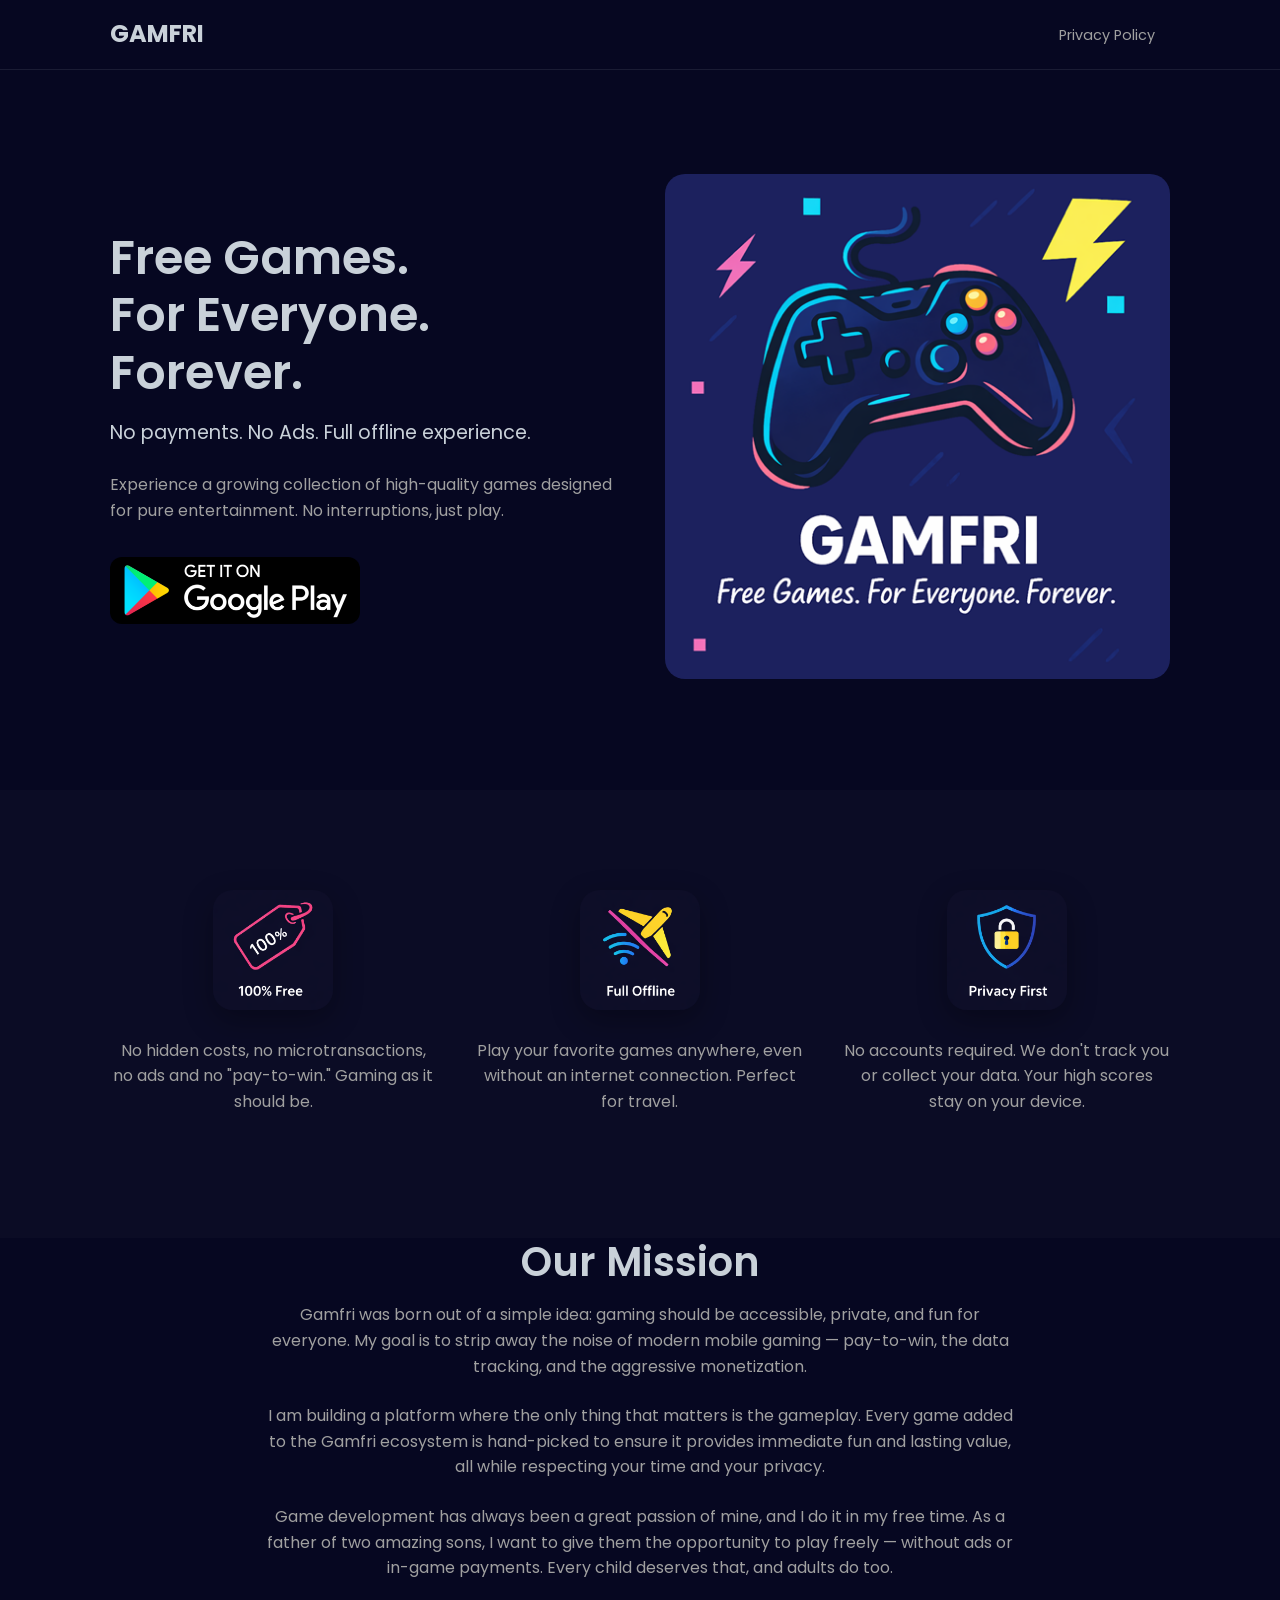
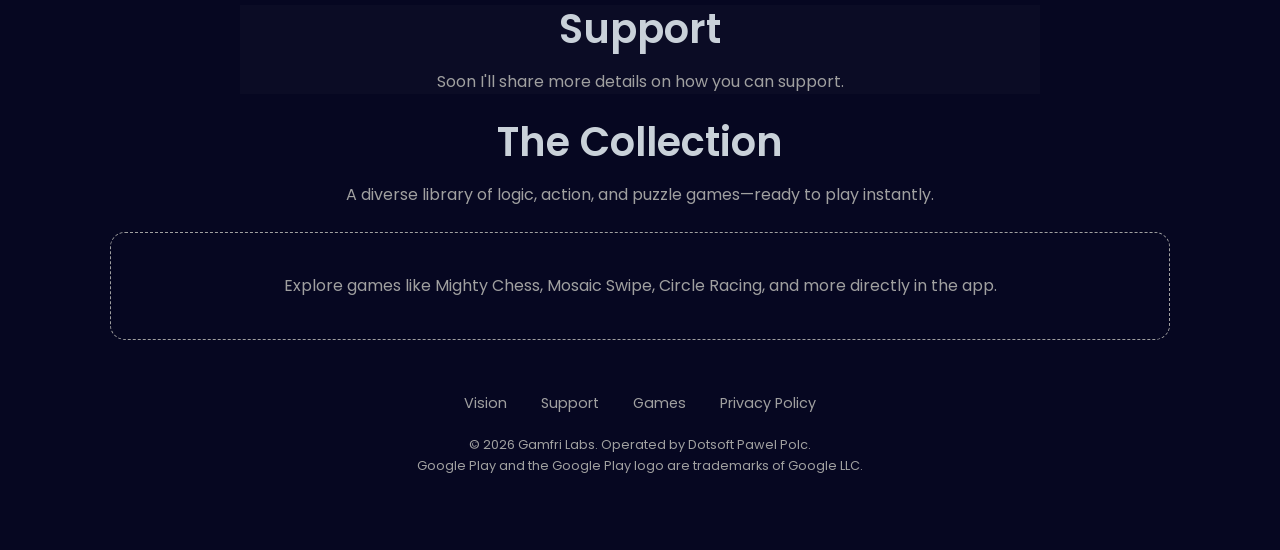
==== index.html @ e1964bc0 "gamdri - minor updates to text and styles" ====
<!DOCTYPE html>
<html lang="en">
<head>
    <meta charset="UTF-8">
    <meta name="viewport" content="width=device-width, initial-scale=1.0">
    <title>Gamfri | Free Games. For Everyone. Forever.</title>
    
    <link rel="icon" type="image/x-icon" href="assets/favicon.ico">
    
    <link rel="stylesheet" href="style.css">
    <style>
        /* Specific styles for the new icon elements */
        .feature-icon {
            width: 120px;
            height: auto;
            border-radius: 20px; /* Matches the hero image */
            margin-bottom: 20px;
            box-shadow: 0 10px 30px rgba(0,0,0,0.3);
        }
        .play-badge {
            width: 250px; 
            margin-top: 10px;
            border-radius: 12px; /* Softened corners for the badge */
            transition: transform 0.3s ease;
        }
        .play-badge:hover {
            transform: scale(1.05);
        }
    </style>
</head>
<body>

    <header>
        <div class="container nav-content">
            <div class="logo">GAMFRI</div>
            <nav class="footer-links" style="margin-bottom: 0;">
                <a href="privacy-policy.html">Privacy Policy</a>
            </nav>
        </div>
    </header>

    <section class="container hero">
        <div class="hero-content">
            <h1>Free Games.<br>For Everyone. Forever.</h1>
            <p style="font-size: 1.2rem; color: var(--text-primary);">
                No payments. No Ads. Full offline experience.
            </p>
            <p>
                Experience a growing collection of high-quality games designed for pure entertainment. No interruptions, just play.
            </p>
            
            <a href="#" target="_blank">
                <img src="assets/google-play-badge.png" alt="Get it on Google Play" class="play-badge">
            </a>
        </div>
        
        <div class="hero-image">
            <img src="assets/gamfri-poster01-512.png" alt="Gamfri Games Collection">
        </div>
    </section>

    <section style="background-color: rgba(255,255,255,0.02);">
        <div class="container" style="display: grid; grid-template-columns: repeat(auto-fit, minmax(250px, 1fr)); gap: 40px; text-align: center;">
            <div>
                <img src="assets/gamfri-free-icon-450.png" alt="100% Free" class="feature-icon">
                <p>No hidden costs, no microtransactions, no ads and no "pay-to-win." Gaming as it should be.</p>
            </div>
            <div>
                <img src="assets/gamfri-offline-icon-450.png" alt="Full Offline" class="feature-icon">
                <p>Play your favorite games anywhere, even without an internet connection. Perfect for travel.</p>
            </div>
            <div>
                <img src="assets/gamfri-private-icon-450.png" alt="Privacy First" class="feature-icon">
                <p>No accounts required. We don't track you or collect your data. Your high scores stay on your device.</p>
            </div>
        </div>
    </section>

    <section id="vision" class="container" style="max-width: 800px; text-align: center;">
        <h2>Our Mission</h2>
        <p>
            Gamfri was born out of a simple idea: gaming should be accessible, private, and fun for everyone. My goal is to strip away the noise of modern mobile gaming — pay-to-win, the data tracking, and the aggressive monetization.
        </p>
        <p>
            I am building a platform where the only thing that matters is the gameplay. Every game added to the Gamfri ecosystem is hand-picked to ensure it provides immediate fun and lasting value, all while respecting your time and your privacy.
        </p>
        <p>
            Game development has always been a great passion of mine, and I do it in my free time. As a father of two amazing sons, I want to give them the opportunity to play freely — without ads or in-game payments. Every child deserves that, and adults do too.
        </p>
    </section>

    <section id="support" class="container" style="max-width: 800px; text-align: center; background-color: rgba(255,255,255,0.02);">
        <h2>Support</h2>
        <p>
            Soon I'll share more details on how you can support.
        </p>
    </section>

    <section id="games" class="container" style="text-align: center;">
        <h2>The Collection</h2>
        <p>A diverse library of logic, action, and puzzle games—ready to play instantly.</p>
        <div style="border: 1px dashed var(--text-secondary); padding: 40px; border-radius: 15px; color: var(--text-secondary);">
            Explore games like Mighty Chess, Mosaic Swipe, Circle Racing, and more directly in the app.
        </div>
    </section>

    <footer>
        <div class="container">
            <div class="footer-links">
                <a href="#vision">Vision</a>
                <a href="#support">Support</a>
                <a href="#games">Games</a>
                <a href="privacy-policy.html">Privacy Policy</a>
            </div>
            <p style="font-size: 0.8rem;">
                &copy; 2026 Gamfri Labs. Operated by Dotsoft Pawel Polc.<br>
                Google Play and the Google Play logo are trademarks of Google LLC.
            </p>
        </div>
    </footer>

</body>
</html>
---- style.css ----
/* Import Poppins Font */
@import url('https://fonts.googleapis.com/css2?family=Poppins:wght@300;400;600;700&display=swap');

:root {
    /* Colors from your React Theme */
    --bg-default: #060721;
    --text-primary: #c9d1d9;
    --text-secondary: #a0a0a0;
    --primary-main: #3f51b5;
    --secondary-main: #f50057;
    
    /* Spacing and Borders */
    --container-width: 1100px;
    --transition: all 0.3s ease;
}

* {
    margin: 0;
    padding: 0;
    box-sizing: border-box;
}

body {
    background-color: var(--bg-default);
    color: var(--text-primary);
    font-family: 'Poppins', sans-serif;
    line-height: 1.6;
    overflow-x: hidden;
}

/* Typography matching your MUI Typography settings */
h1, h2, h3, h4, h5 {
    font-weight: 600;
    line-height: 1.2;
    margin-bottom: 1rem;
}

h1 { font-size: 3rem; }
h2 { font-size: 2.5rem; }
h4 { margin-bottom: 1.5rem; } /* Matches your h4: {marginBottom: '1rem'} */

p {
    color: var(--text-secondary);
    margin-bottom: 1.5rem;
}

a {
    text-decoration: none;
    color: inherit;
    transition: var(--transition);
}

/* Layout Containers */
.container {
    max-width: var(--container-width);
    margin: 0 auto;
    padding: 0 20px;
}

section {
    padding: 100px 0;
}

/* MUI-style Sticky AppBar */
header {
    background-color: var(--bg-default);
    height: 70px;
    display: flex;
    align-items: center;
    position: sticky;
    top: 0;
    z-index: 1000;
    border-bottom: 1px solid rgba(201, 209, 217, 0.1);
}

.nav-content {
    display: flex;
    justify-content: space-between;
    align-items: center;
    width: 100%;
}

.logo {
    font-weight: 700;
    font-size: 1.5rem;
    color: var(--text-primary);
}

/* Buttons translated from MuiButton settings */
.btn {
    display: inline-block;
    padding: 12px 32px;
    border-radius: 8px;
    font-weight: 600;
    text-transform: none; /* Matches your button: {textTransform: 'none'} */
    cursor: pointer;
    border: none;
    transition: var(--transition);
}

.btn-primary {
    background-color: var(--secondary-main); /* Using pink for CTA visibility */
    color: white;
}

.btn-primary:hover {
    filter: brightness(1.2);
    transform: translateY(-2px);
}

/* Hero Section Styles */
.hero {
    display: flex;
    align-items: center;
    justify-content: space-between;
    gap: 50px;
    min-height: 80vh;
}

.hero-content { flex: 1; }
.hero-image { flex: 1; text-align: right; }

.hero-image img {
    max-width: 100%;
    height: auto;
    border-radius: 20px;
}

/* Responsive adjustments */
@media (max-width: 768px) {
    .hero {
        flex-direction: column;
        text-align: center;
        padding-top: 50px;
    }
    .hero-image { text-align: center; }
    h1 { font-size: 2.2rem; }
}

/* Footer Styles */
footer {
    padding: 50px 0;
    text-align: center;
}

.footer-links {
    margin-bottom: 20px;
}

.footer-links a {
    margin: 0 15px;
    font-size: 0.9rem;
    color: var(--text-secondary);
}

.footer-links a:hover {
    color: var(--text-primary);
}
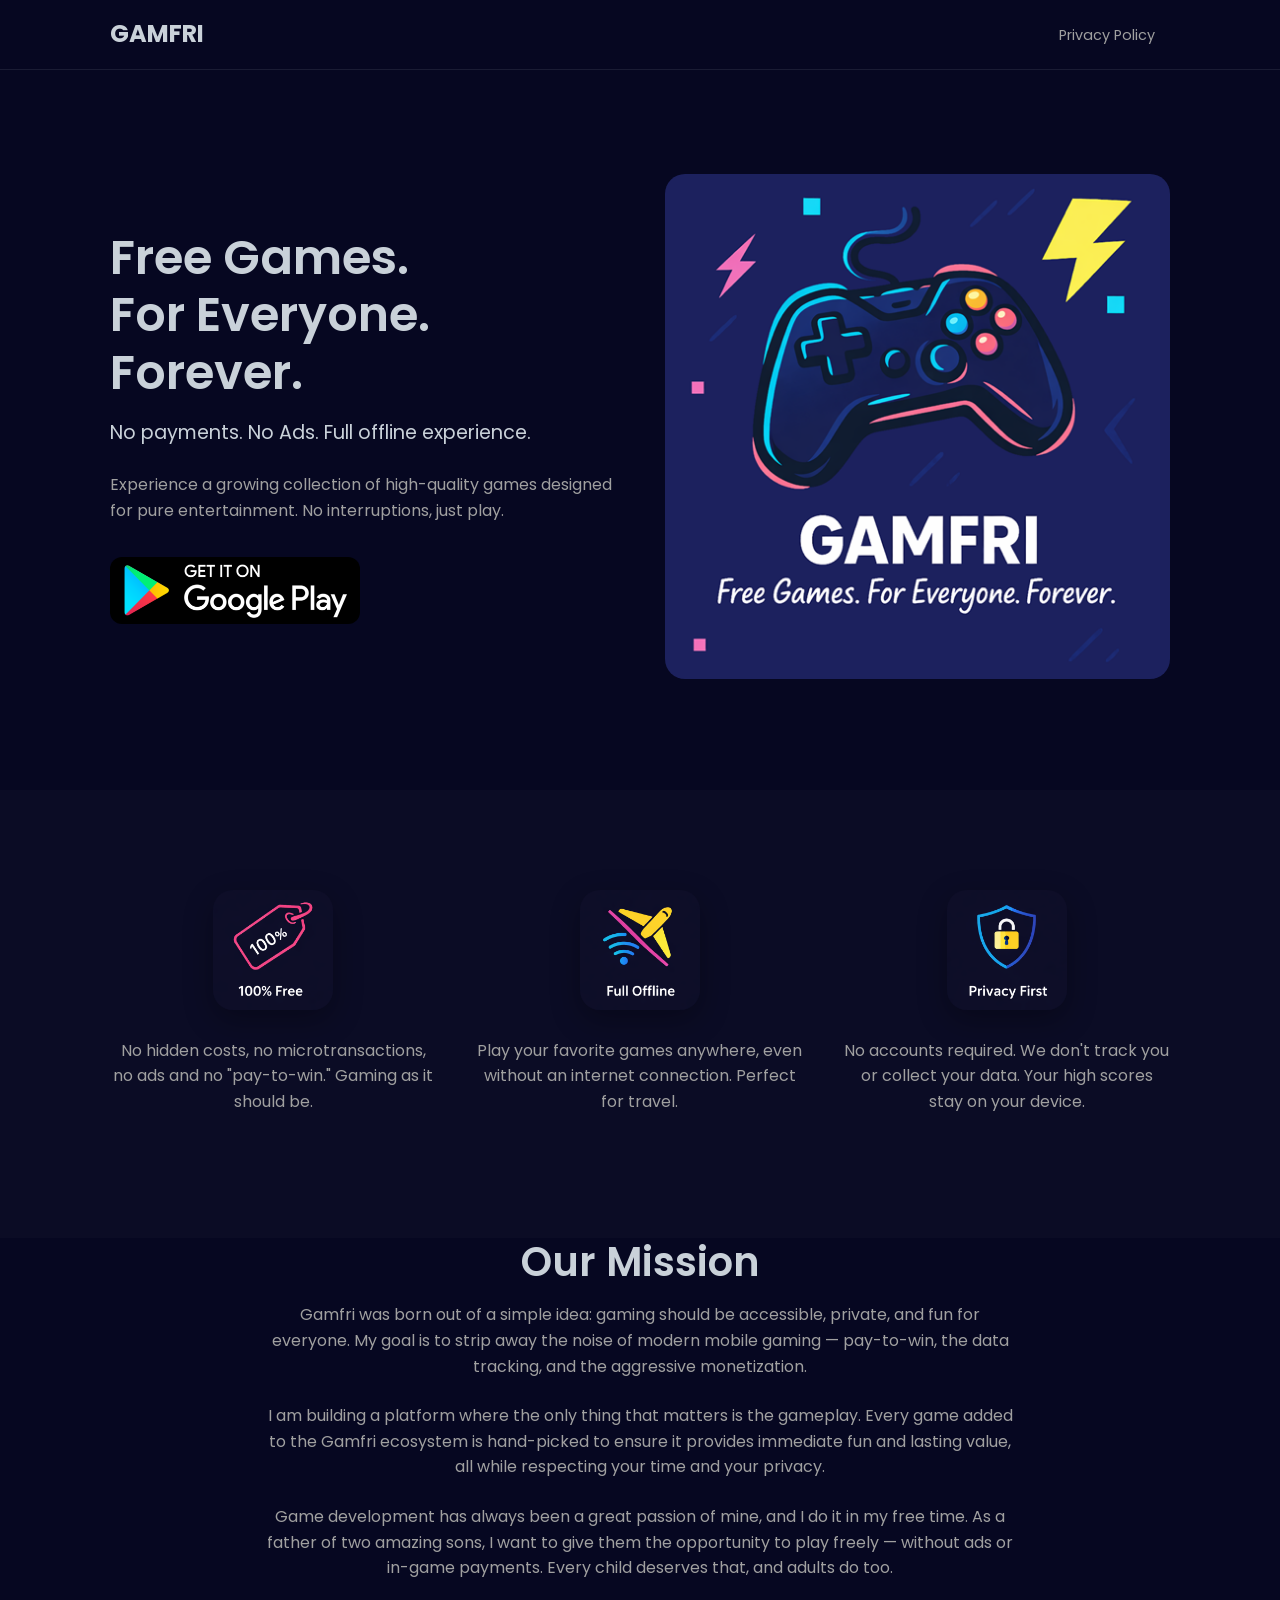
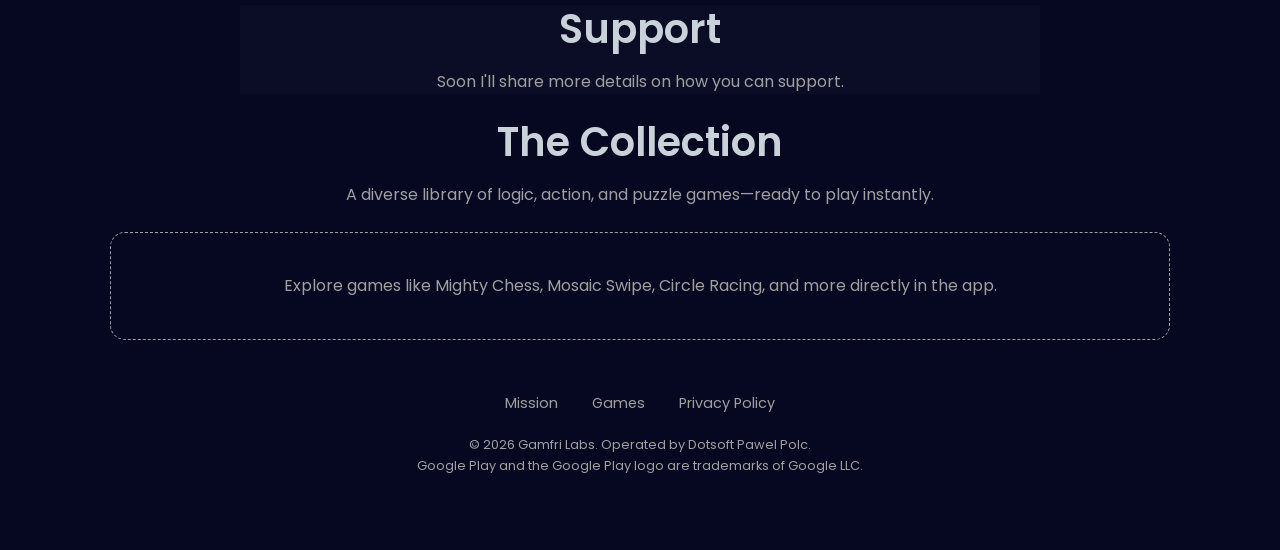
==== commit d66afe1e: "gamfri - minor updates to navigation" ====
--- a/index.html
+++ b/index.html
@@ -76,7 +76,7 @@
         </div>
     </section>
 
-    <section id="vision" class="container" style="max-width: 800px; text-align: center;">
+    <section id="mission" class="container" style="max-width: 800px; text-align: center;">
         <h2>Our Mission</h2>
         <p>
             Gamfri was born out of a simple idea: gaming should be accessible, private, and fun for everyone. My goal is to strip away the noise of modern mobile gaming — pay-to-win, the data tracking, and the aggressive monetization.
@@ -107,8 +107,7 @@
     <footer>
         <div class="container">
             <div class="footer-links">
-                <a href="#vision">Vision</a>
-                <a href="#support">Support</a>
+                <a href="#mission">Mission</a>
                 <a href="#games">Games</a>
                 <a href="privacy-policy.html">Privacy Policy</a>
             </div>
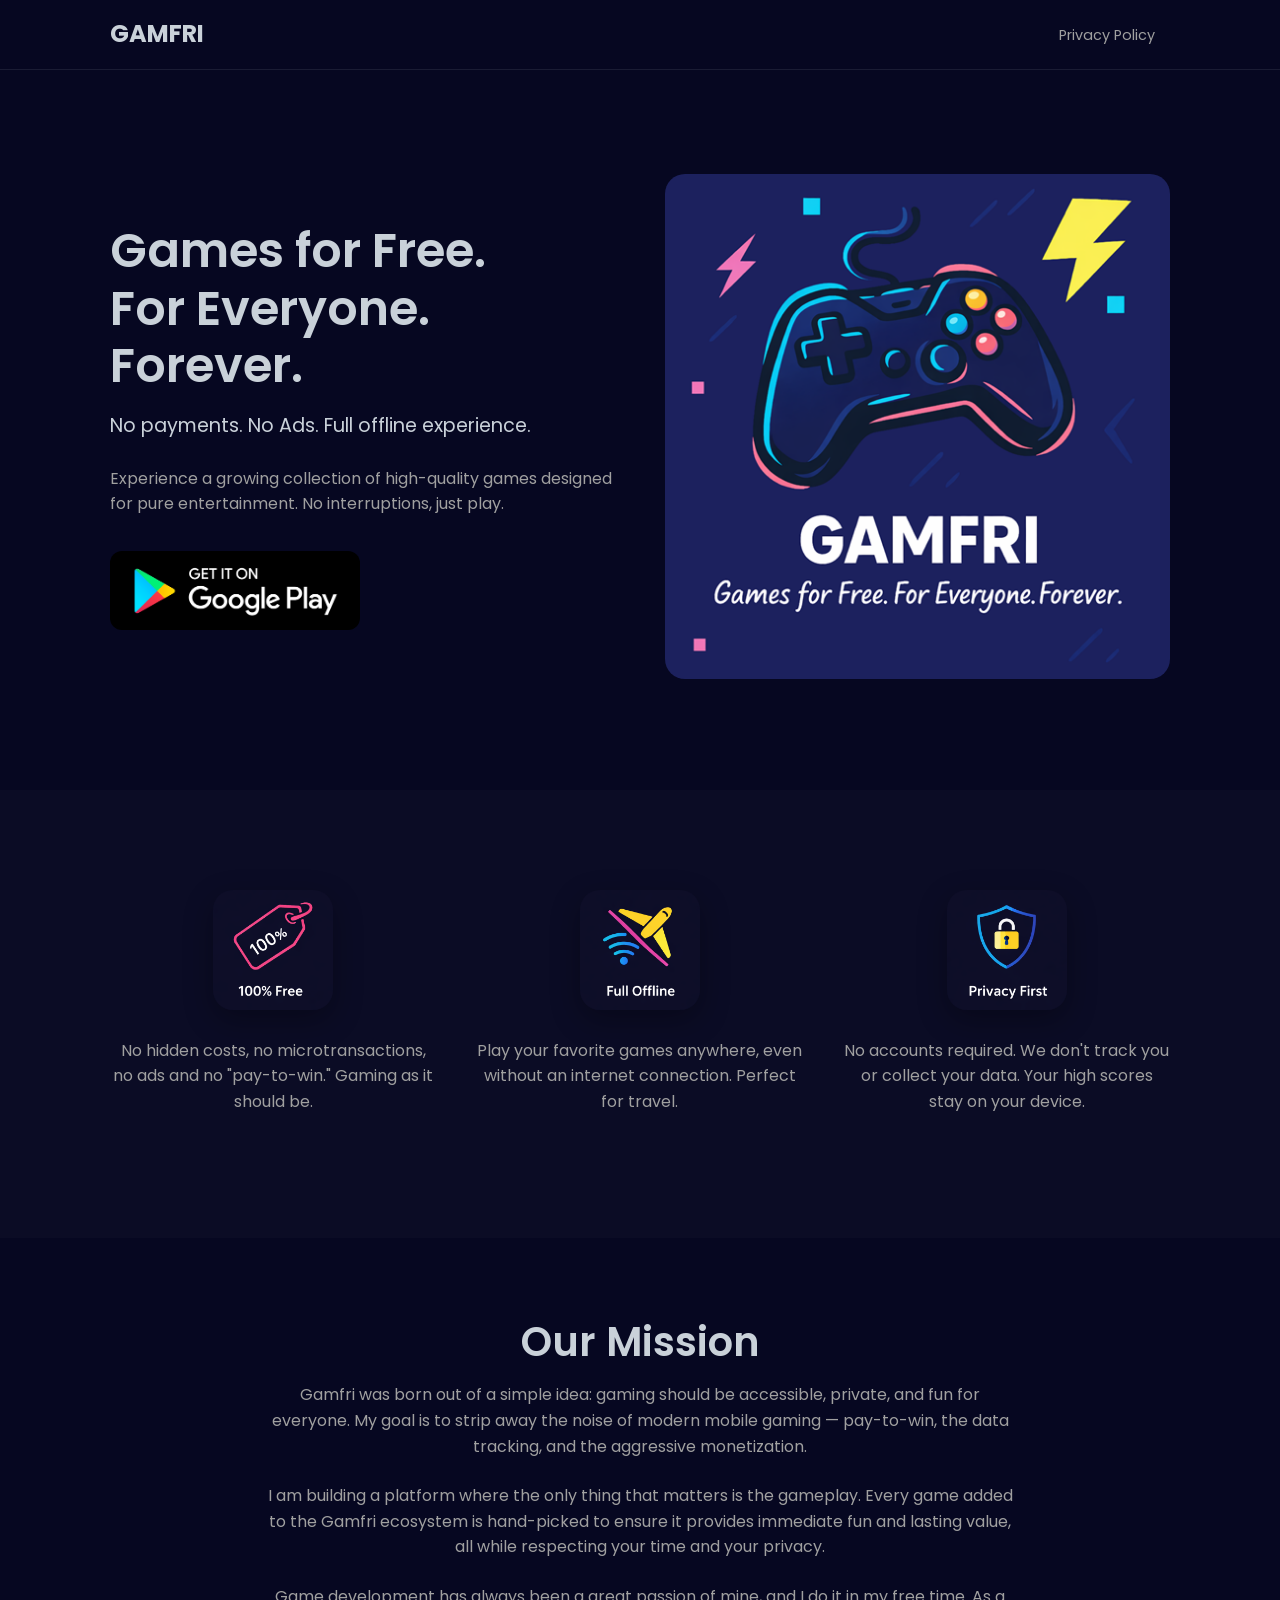
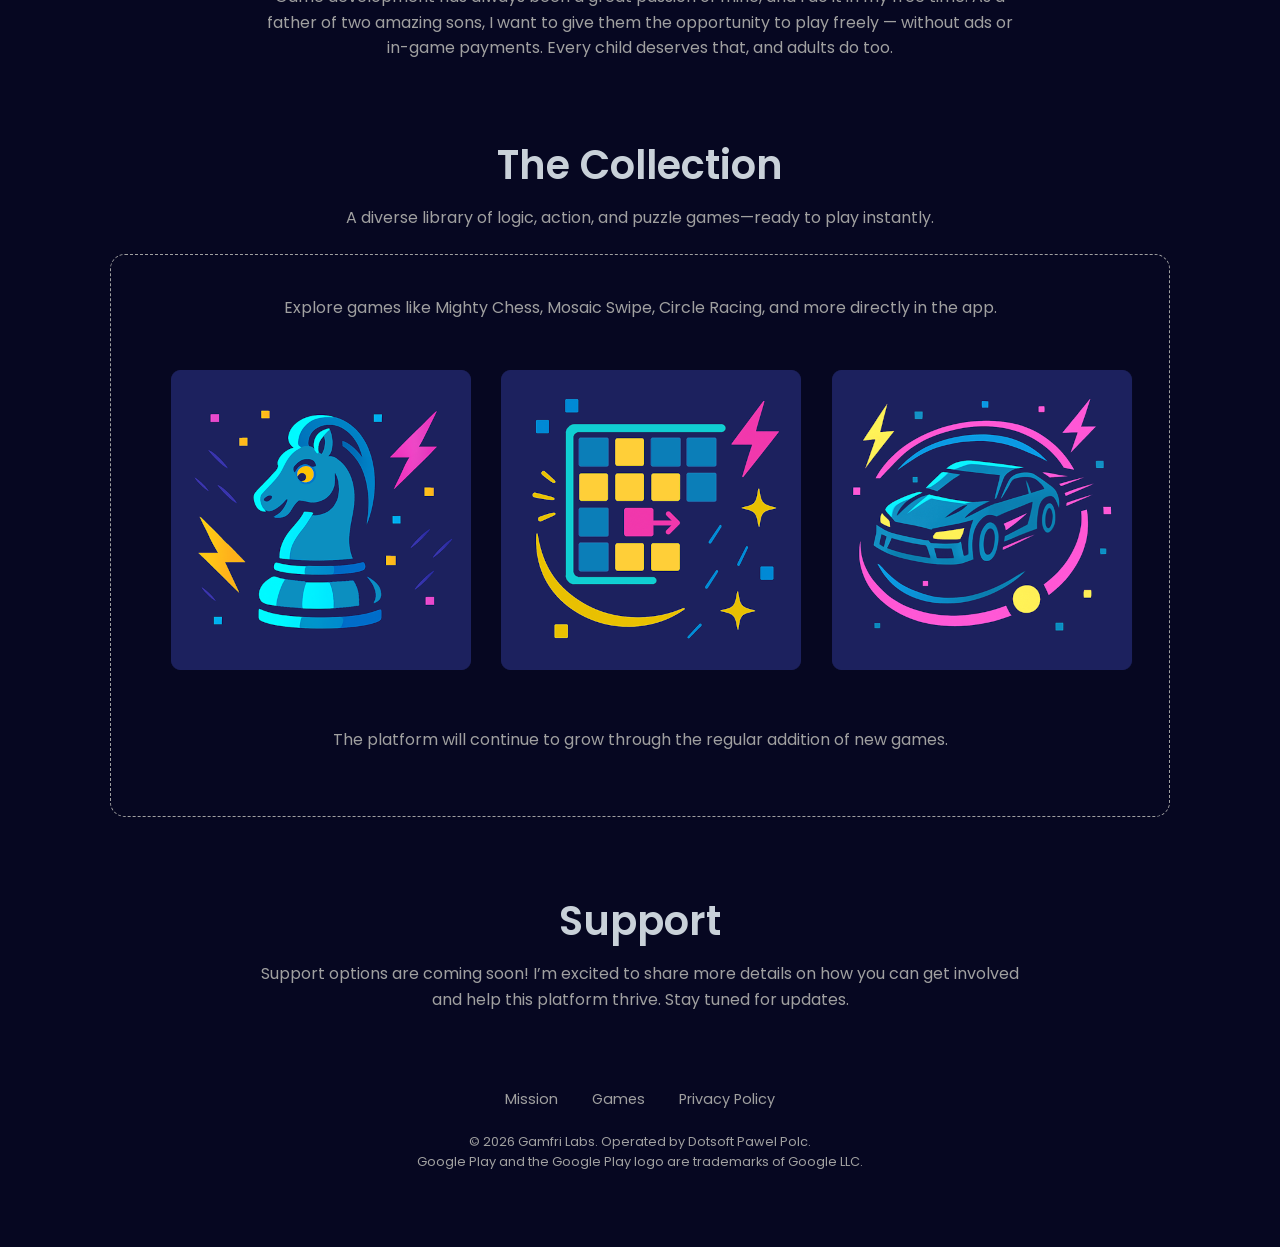
==== commit 81449dcd: "gamfri - main image update, games icons added, removed test file" ====
--- a/index.html
+++ b/index.html
@@ -41,7 +41,7 @@
 
     <section class="container hero">
         <div class="hero-content">
-            <h1>Free Games.<br>For Everyone. Forever.</h1>
+            <h1>Games for Free.<br>For Everyone. Forever.</h1>
             <p style="font-size: 1.2rem; color: var(--text-primary);">
                 No payments. No Ads. Full offline experience.
             </p>
@@ -76,7 +76,7 @@
         </div>
     </section>
 
-    <section id="mission" class="container" style="max-width: 800px; text-align: center;">
+    <section id="mission" class="container" style="max-width: 800px; text-align: center; margin-top: 80px;">
         <h2>Our Mission</h2>
         <p>
             Gamfri was born out of a simple idea: gaming should be accessible, private, and fun for everyone. My goal is to strip away the noise of modern mobile gaming — pay-to-win, the data tracking, and the aggressive monetization.
@@ -89,19 +89,23 @@
         </p>
     </section>
 
-    <section id="support" class="container" style="max-width: 800px; text-align: center; background-color: rgba(255,255,255,0.02);">
-        <h2>Support</h2>
-        <p>
-            Soon I'll share more details on how you can support.
-        </p>
-    </section>
-
-    <section id="games" class="container" style="text-align: center;">
+    <section id="games" class="container" style="text-align: center; margin-top: 80px;">
         <h2>The Collection</h2>
         <p>A diverse library of logic, action, and puzzle games—ready to play instantly.</p>
         <div style="border: 1px dashed var(--text-secondary); padding: 40px; border-radius: 15px; color: var(--text-secondary);">
-            Explore games like Mighty Chess, Mosaic Swipe, Circle Racing, and more directly in the app.
+            <p>Explore games like Mighty Chess, Mosaic Swipe, Circle Racing, and more directly in the app.</p>
+            <p>
+                <img src="assets/gamfri-game-logos-1000.png" alt="Games" style="width: auto; height: auto;">
+            </p>
+            <p>The platform will continue to grow through the regular addition of new games.</p>
         </div>
+    </section>
+
+    <section id="support" class="container" style="max-width: 800px; text-align: center; margin-top: 80px;">
+        <h2>Support</h2>
+        <p>
+            Support options are coming soon! I’m excited to share more details on how you can get involved and help this platform thrive. Stay tuned for updates.
+        </p>
     </section>
 
     <footer>
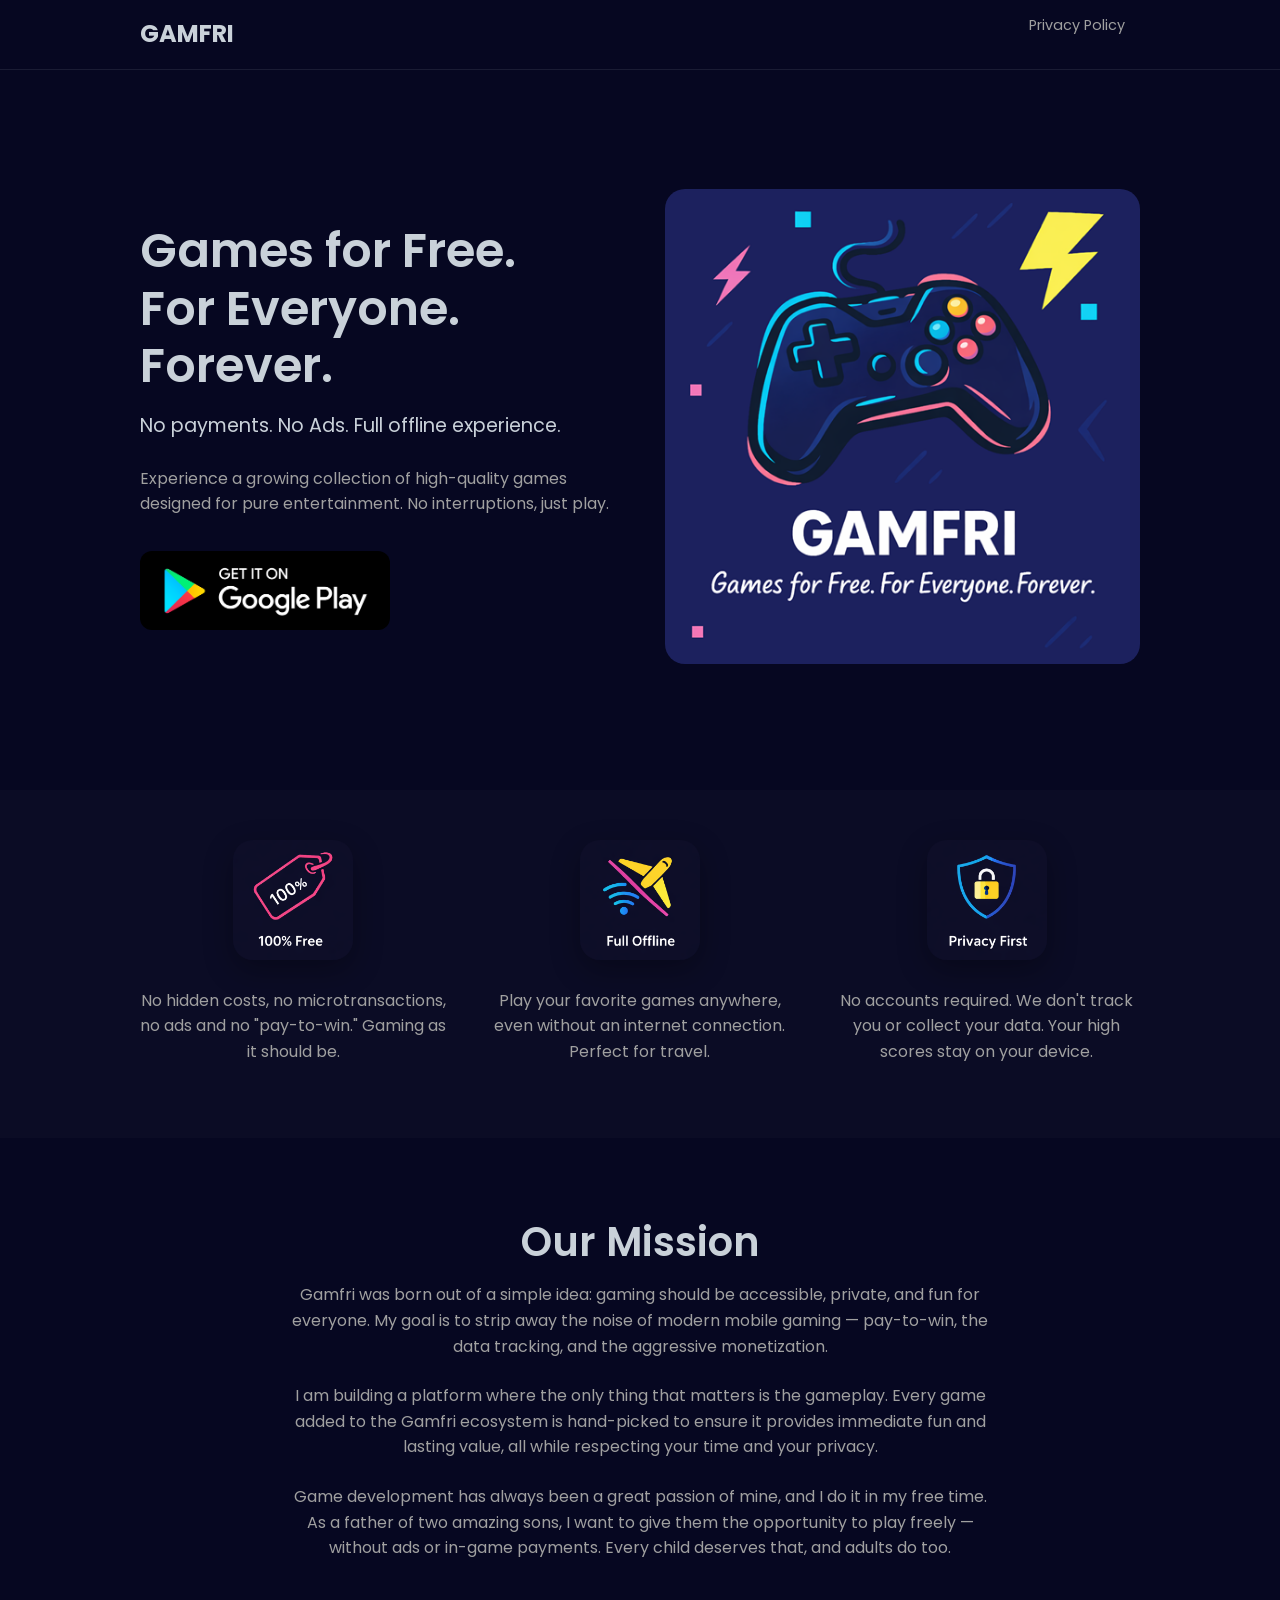
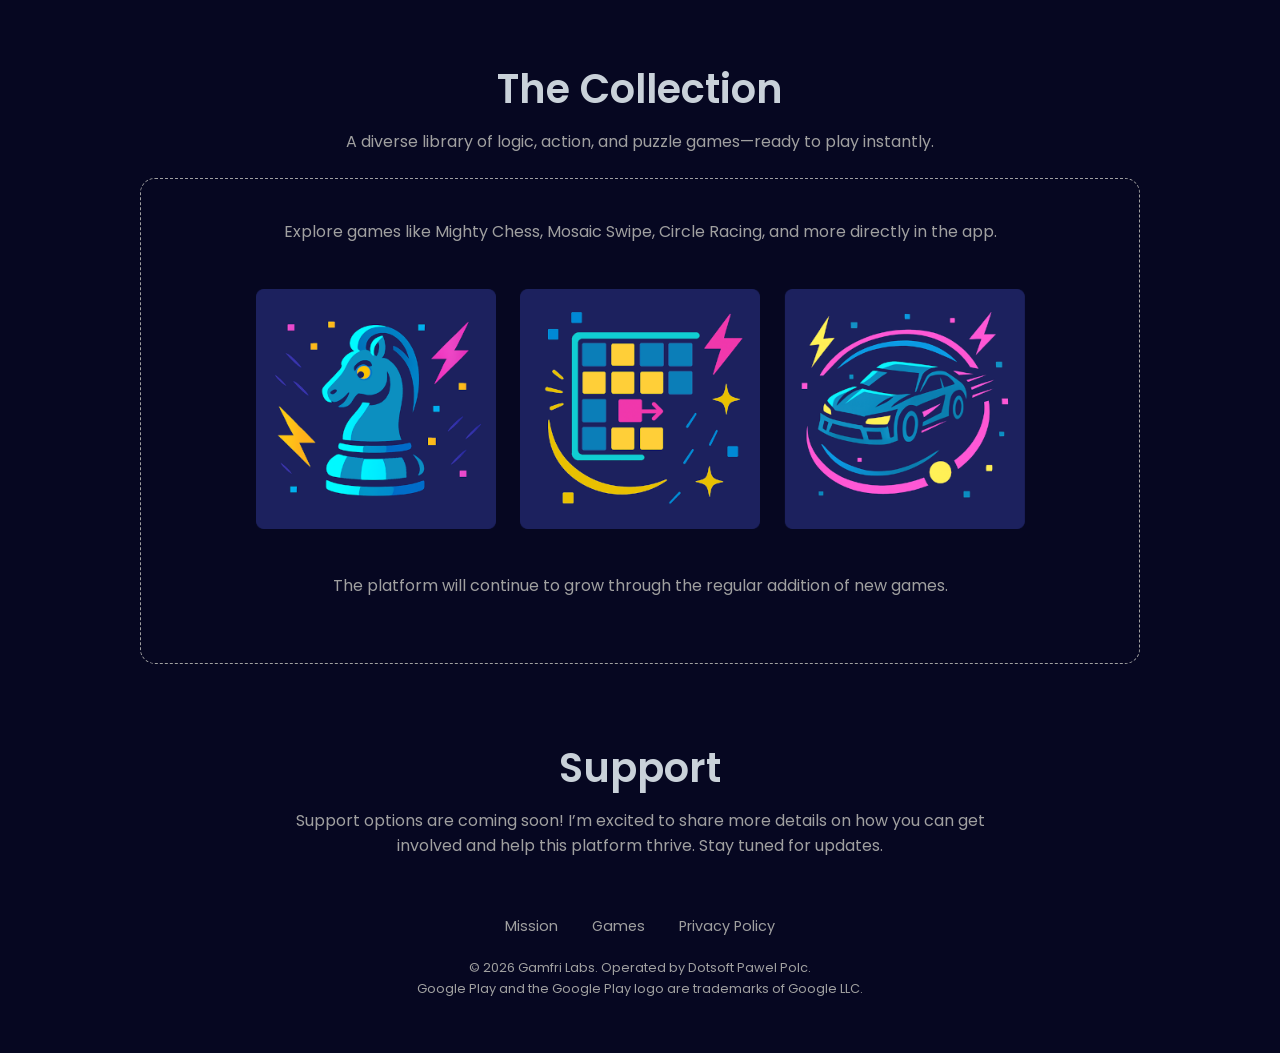
==== commit bbe8d5b6: "gamfri - updates to styles and spacing" ====
--- a/index.html
+++ b/index.html
@@ -6,34 +6,14 @@
     <title>Gamfri | Free Games. For Everyone. Forever.</title>
     
     <link rel="icon" type="image/x-icon" href="assets/favicon.ico">
-    
     <link rel="stylesheet" href="style.css">
-    <style>
-        /* Specific styles for the new icon elements */
-        .feature-icon {
-            width: 120px;
-            height: auto;
-            border-radius: 20px; /* Matches the hero image */
-            margin-bottom: 20px;
-            box-shadow: 0 10px 30px rgba(0,0,0,0.3);
-        }
-        .play-badge {
-            width: 250px; 
-            margin-top: 10px;
-            border-radius: 12px; /* Softened corners for the badge */
-            transition: transform 0.3s ease;
-        }
-        .play-badge:hover {
-            transform: scale(1.05);
-        }
-    </style>
 </head>
 <body>
 
     <header>
         <div class="container nav-content">
             <div class="logo">GAMFRI</div>
-            <nav class="footer-links" style="margin-bottom: 0;">
+            <nav class="footer-links nav-reset">
                 <a href="privacy-policy.html">Privacy Policy</a>
             </nav>
         </div>
@@ -42,7 +22,7 @@
     <section class="container hero">
         <div class="hero-content">
             <h1>Games for Free.<br>For Everyone. Forever.</h1>
-            <p style="font-size: 1.2rem; color: var(--text-primary);">
+            <p class="hero-subtitle">
                 No payments. No Ads. Full offline experience.
             </p>
             <p>
@@ -59,8 +39,8 @@
         </div>
     </section>
 
-    <section style="background-color: rgba(255,255,255,0.02);">
-        <div class="container" style="display: grid; grid-template-columns: repeat(auto-fit, minmax(250px, 1fr)); gap: 40px; text-align: center;">
+    <section class="features-section">
+        <div class="container features-grid">
             <div>
                 <img src="assets/gamfri-free-icon-450.png" alt="100% Free" class="feature-icon">
                 <p>No hidden costs, no microtransactions, no ads and no "pay-to-win." Gaming as it should be.</p>
@@ -76,7 +56,7 @@
         </div>
     </section>
 
-    <section id="mission" class="container" style="max-width: 800px; text-align: center; margin-top: 80px;">
+    <section id="mission" class="container content-narrow text-center">
         <h2>Our Mission</h2>
         <p>
             Gamfri was born out of a simple idea: gaming should be accessible, private, and fun for everyone. My goal is to strip away the noise of modern mobile gaming — pay-to-win, the data tracking, and the aggressive monetization.
@@ -89,19 +69,19 @@
         </p>
     </section>
 
-    <section id="games" class="container" style="text-align: center; margin-top: 80px;">
+    <section id="games" class="container text-center">
         <h2>The Collection</h2>
         <p>A diverse library of logic, action, and puzzle games—ready to play instantly.</p>
-        <div style="border: 1px dashed var(--text-secondary); padding: 40px; border-radius: 15px; color: var(--text-secondary);">
+        <div class="games-showcase">
             <p>Explore games like Mighty Chess, Mosaic Swipe, Circle Racing, and more directly in the app.</p>
             <p>
-                <img src="assets/gamfri-game-logos-1000.png" alt="Games" style="width: auto; height: auto;">
+                <img src="assets/gamfri-game-logos-1000.png" alt="Games" class="games-showcase-img">
             </p>
             <p>The platform will continue to grow through the regular addition of new games.</p>
         </div>
     </section>
 
-    <section id="support" class="container" style="max-width: 800px; text-align: center; margin-top: 80px;">
+    <section id="support" class="container content-narrow text-center">
         <h2>Support</h2>
         <p>
             Support options are coming soon! I’m excited to share more details on how you can get involved and help this platform thrive. Stay tuned for updates.
@@ -115,7 +95,7 @@
                 <a href="#games">Games</a>
                 <a href="privacy-policy.html">Privacy Policy</a>
             </div>
-            <p style="font-size: 0.8rem;">
+            <p class="footer-copy">
                 &copy; 2026 Gamfri Labs. Operated by Dotsoft Pawel Polc.<br>
                 Google Play and the Google Play logo are trademarks of Google LLC.
             </p>
--- a/style.css
+++ b/style.css
@@ -2,7 +2,6 @@
 @import url('https://fonts.googleapis.com/css2?family=Poppins:wght@300;400;600;700&display=swap');
 
 :root {
-    /* Colors from your React Theme */
     --bg-default: #060721;
     --text-primary: #c9d1d9;
     --text-secondary: #a0a0a0;
@@ -28,7 +27,6 @@
     overflow-x: hidden;
 }
 
-/* Typography matching your MUI Typography settings */
 h1, h2, h3, h4, h5 {
     font-weight: 600;
     line-height: 1.2;
@@ -37,7 +35,7 @@
 
 h1 { font-size: 3rem; }
 h2 { font-size: 2.5rem; }
-h4 { margin-bottom: 1.5rem; } /* Matches your h4: {marginBottom: '1rem'} */
+h4 { margin-bottom: 1.5rem; }
 
 p {
     color: var(--text-secondary);
@@ -50,15 +48,42 @@
     transition: var(--transition);
 }
 
-/* Layout Containers */
+/* Layout & Spacing */
+section {
+    padding: 0;
+}
+
 .container {
     max-width: var(--container-width);
     margin: 0 auto;
-    padding: 0 20px;
-}
-
-section {
-    padding: 100px 0;
+    padding: 80px 50px 0;
+}
+
+header .container {
+    padding: 0 50px;
+}
+
+.hero.container {
+    padding: 50px;
+}
+
+.features-grid.container {
+    padding: 50px;
+}
+
+footer .container {
+    padding: 30px;
+}
+
+/* Utility Classes */
+.text-center {
+    text-align: center;
+}
+
+.content-narrow {
+    max-width: 800px;
+    margin-left: auto;
+    margin-right: auto;
 }
 
 /* MUI-style Sticky AppBar */
@@ -80,26 +105,30 @@
     width: 100%;
 }
 
+.nav-reset {
+    margin-bottom: 0;
+}
+
 .logo {
     font-weight: 700;
     font-size: 1.5rem;
     color: var(--text-primary);
 }
 
-/* Buttons translated from MuiButton settings */
+/* Buttons */
 .btn {
     display: inline-block;
     padding: 12px 32px;
     border-radius: 8px;
     font-weight: 600;
-    text-transform: none; /* Matches your button: {textTransform: 'none'} */
+    text-transform: none;
     cursor: pointer;
     border: none;
     transition: var(--transition);
 }
 
 .btn-primary {
-    background-color: var(--secondary-main); /* Using pink for CTA visibility */
+    background-color: var(--secondary-main);
     color: white;
 }
 
@@ -120,10 +149,86 @@
 .hero-content { flex: 1; }
 .hero-image { flex: 1; text-align: right; }
 
+.hero-subtitle {
+    font-size: 1.2rem;
+    color: var(--text-primary);
+}
+
 .hero-image img {
     max-width: 100%;
     height: auto;
     border-radius: 20px;
+}
+
+.play-badge {
+    width: 250px; 
+    margin-top: 10px;
+    border-radius: 12px;
+    transition: transform 0.3s ease;
+}
+
+.play-badge:hover {
+    transform: scale(1.05);
+}
+
+/* Features Section */
+.features-section {
+    background-color: rgba(255,255,255,0.02);
+}
+
+.features-grid {
+    display: grid;
+    grid-template-columns: repeat(auto-fit, minmax(250px, 1fr));
+    gap: 40px;
+    text-align: center;
+}
+
+.feature-icon {
+    width: 120px;
+    height: auto;
+    border-radius: 20px;
+    margin-bottom: 20px;
+    box-shadow: 0 10px 30px rgba(0,0,0,0.3);
+}
+
+/* Games Collection Section */
+.games-showcase {
+    border: 1px dashed var(--text-secondary);
+    padding: 40px;
+    border-radius: 15px;
+    color: var(--text-secondary);
+}
+
+/* Logic for the games image */
+.games-showcase-img {
+    width: 100%;
+    max-width: 800px;
+    height: auto;
+    display: block;
+    margin: 0 auto;
+}
+
+/* Footer Styles */
+footer {
+    text-align: center;
+}
+
+.footer-links {
+    margin-bottom: 20px;
+}
+
+.footer-links a {
+    margin: 0 15px;
+    font-size: 0.9rem;
+    color: var(--text-secondary);
+}
+
+.footer-links a:hover {
+    color: var(--text-primary);
+}
+
+.footer-copy {
+    font-size: 0.8rem;
 }
 
 /* Responsive adjustments */
@@ -131,28 +236,13 @@
     .hero {
         flex-direction: column;
         text-align: center;
-        padding-top: 50px;
+        /* Add a bit of top spacing for mobile hero specifically */
+        padding-top: 50px; 
     }
     .hero-image { text-align: center; }
     h1 { font-size: 2.2rem; }
-}
-
-/* Footer Styles */
-footer {
-    padding: 50px 0;
-    text-align: center;
-}
-
-.footer-links {
-    margin-bottom: 20px;
-}
-
-.footer-links a {
-    margin: 0 15px;
-    font-size: 0.9rem;
-    color: var(--text-secondary);
-}
-
-.footer-links a:hover {
-    color: var(--text-primary);
+    
+    .games-showcase {
+        padding: 20px;
+    }
 }
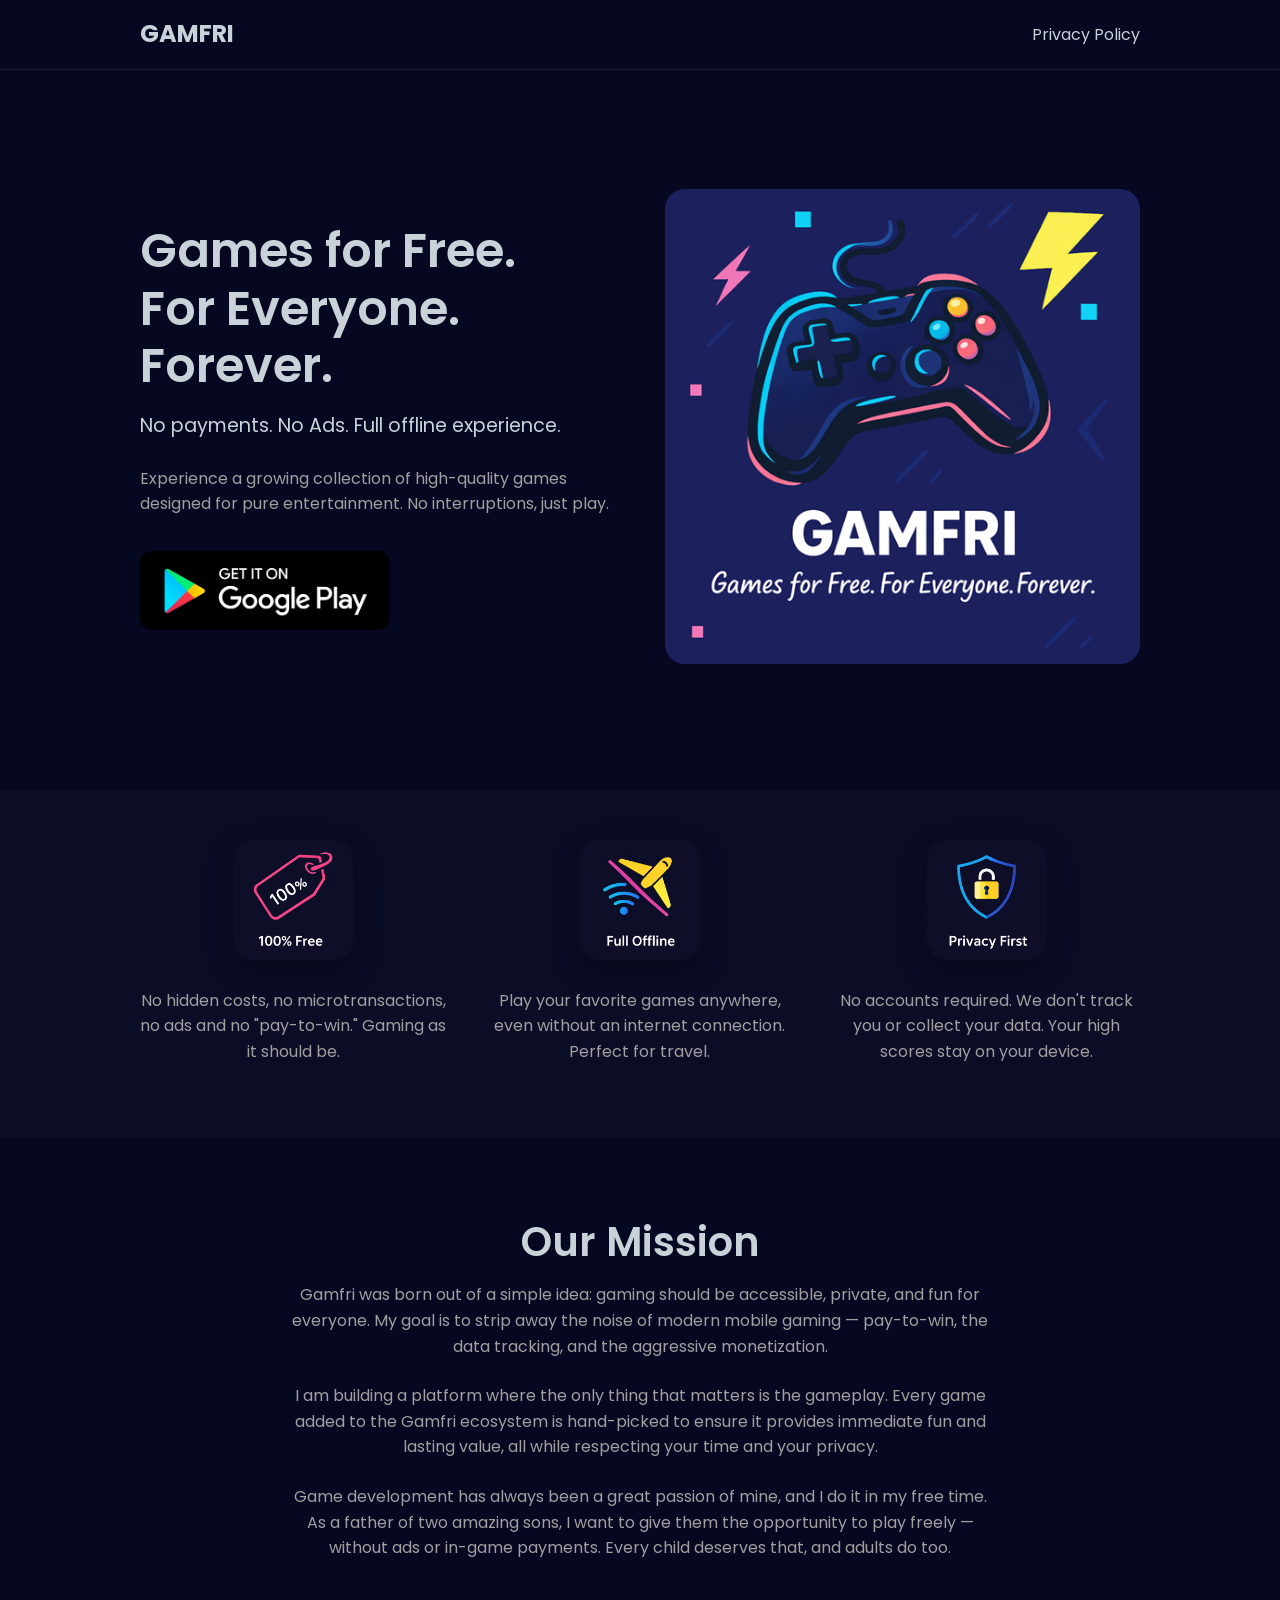
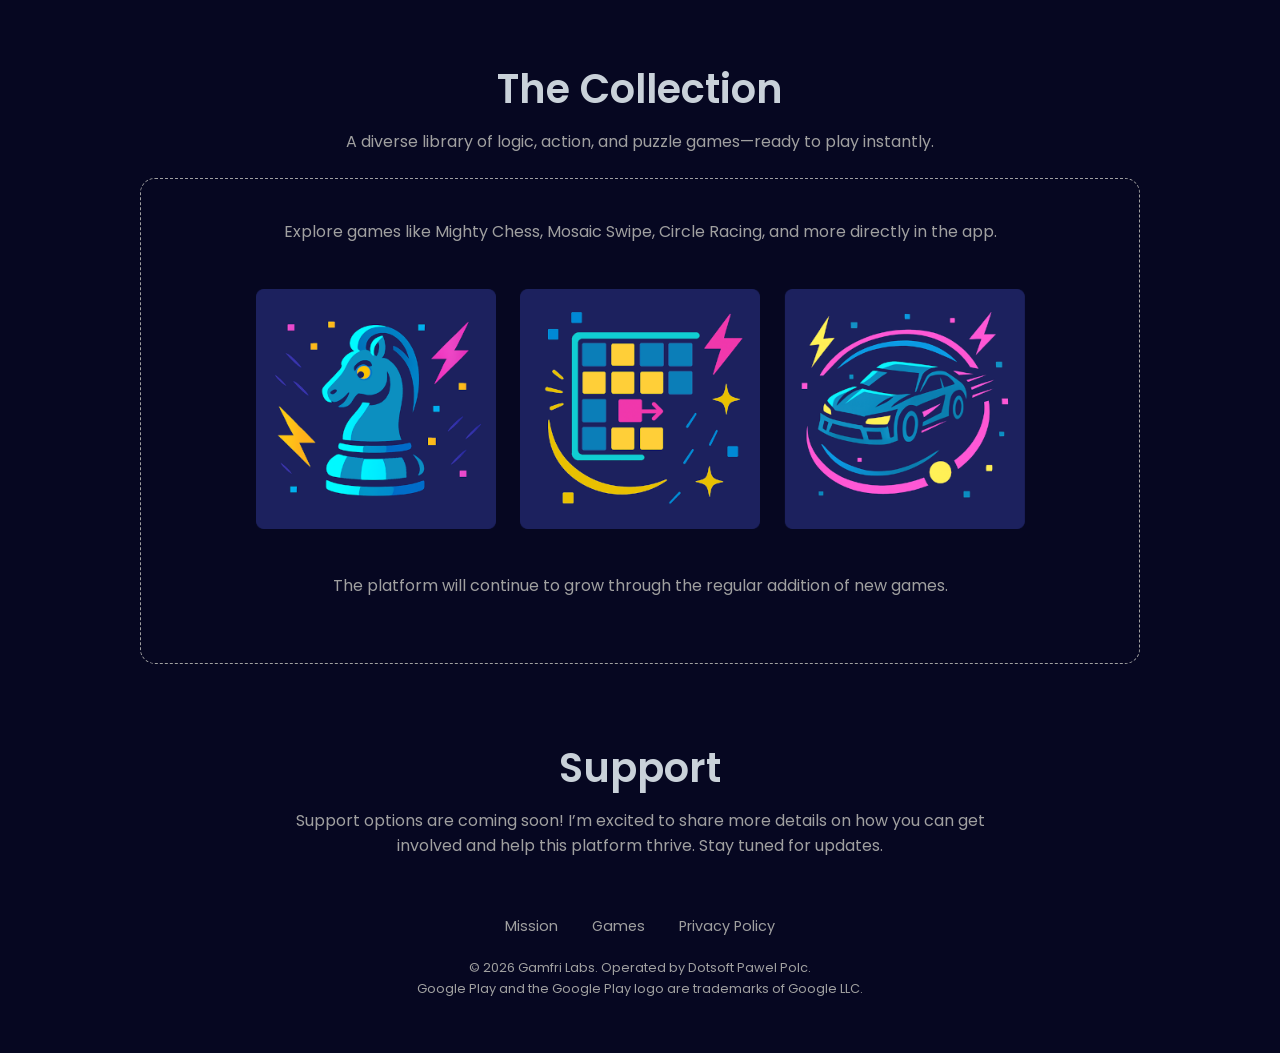
==== commit 3468e2a0: "gamfri - minor updates to styles" ====
--- a/index.html
+++ b/index.html
@@ -13,7 +13,7 @@
     <header>
         <div class="container nav-content">
             <div class="logo">GAMFRI</div>
-            <nav class="footer-links nav-reset">
+            <nav class="nav-reset">
                 <a href="privacy-policy.html">Privacy Policy</a>
             </nav>
         </div>
--- a/style.css
+++ b/style.css
@@ -107,6 +107,8 @@
 
 .nav-reset {
     margin-bottom: 0;
+    display: flex;
+    align-items: center;
 }
 
 .logo {
@@ -236,7 +238,6 @@
     .hero {
         flex-direction: column;
         text-align: center;
-        /* Add a bit of top spacing for mobile hero specifically */
         padding-top: 50px; 
     }
     .hero-image { text-align: center; }
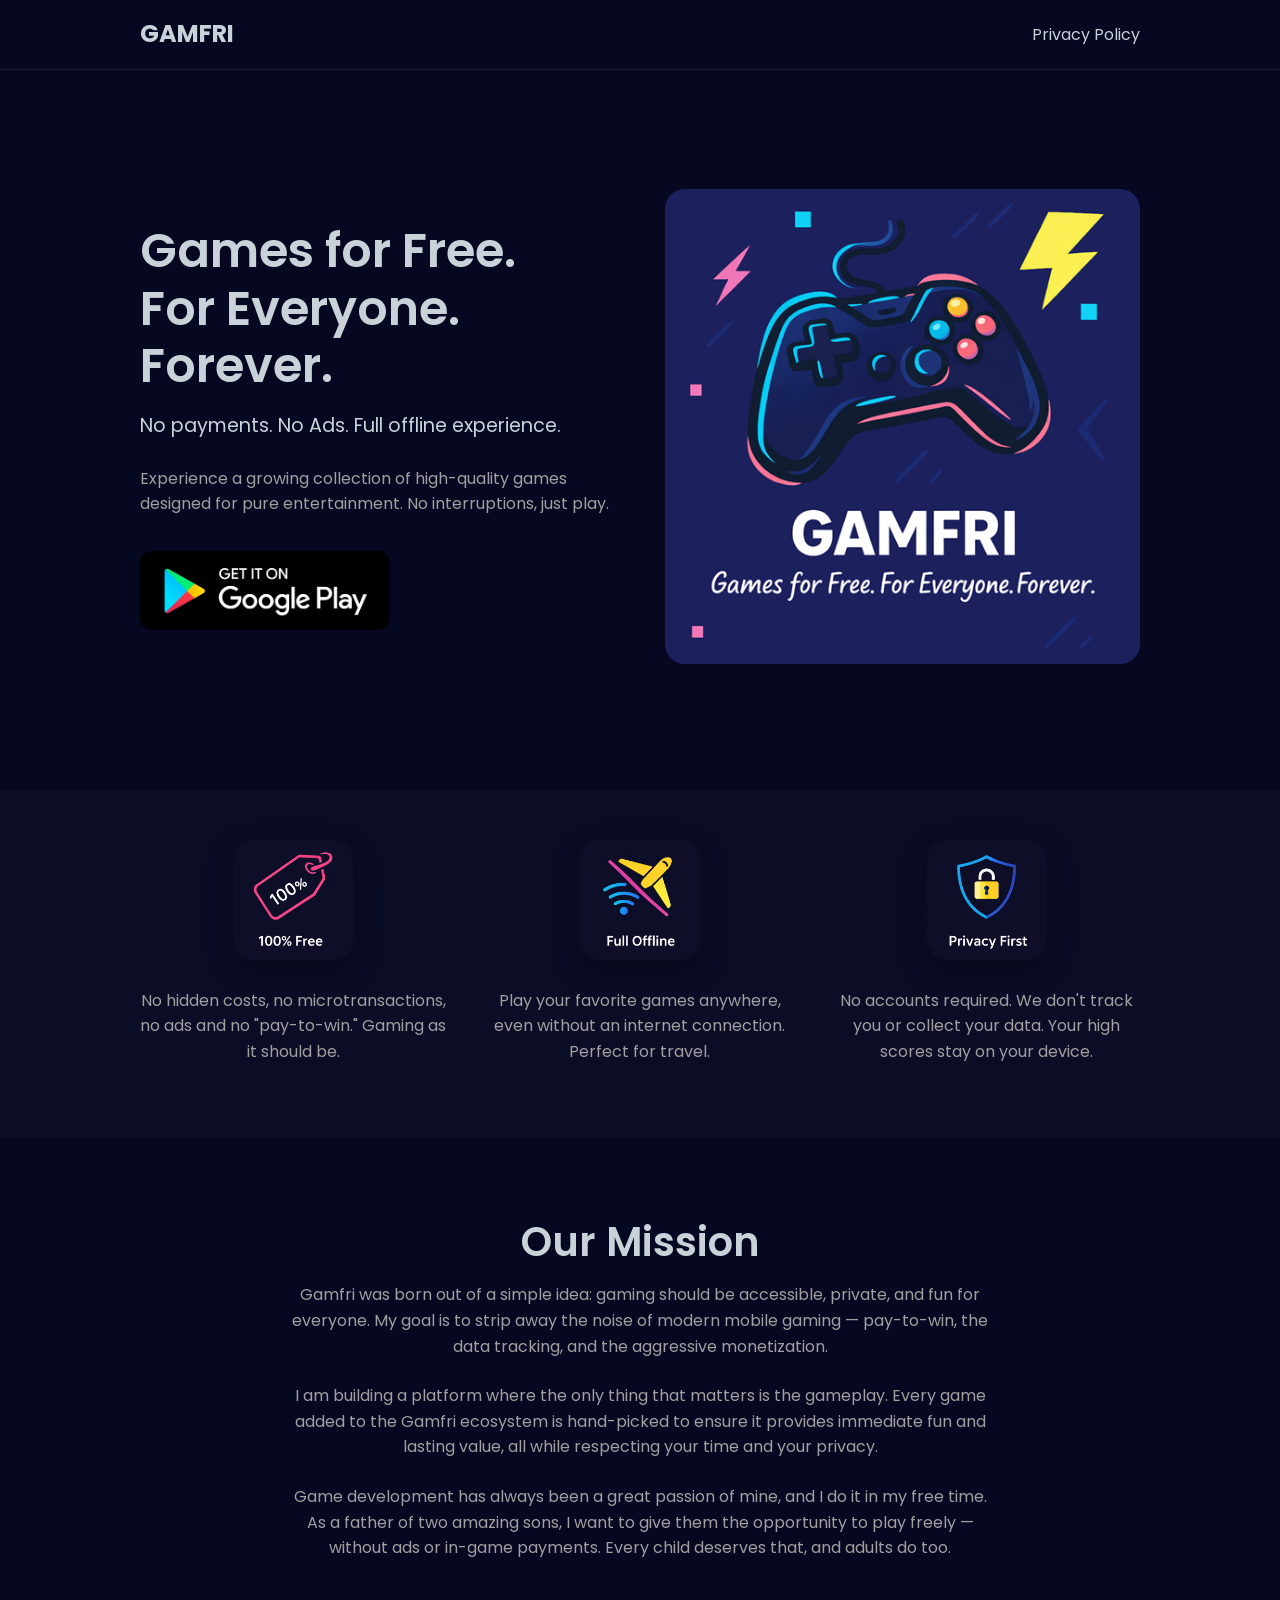
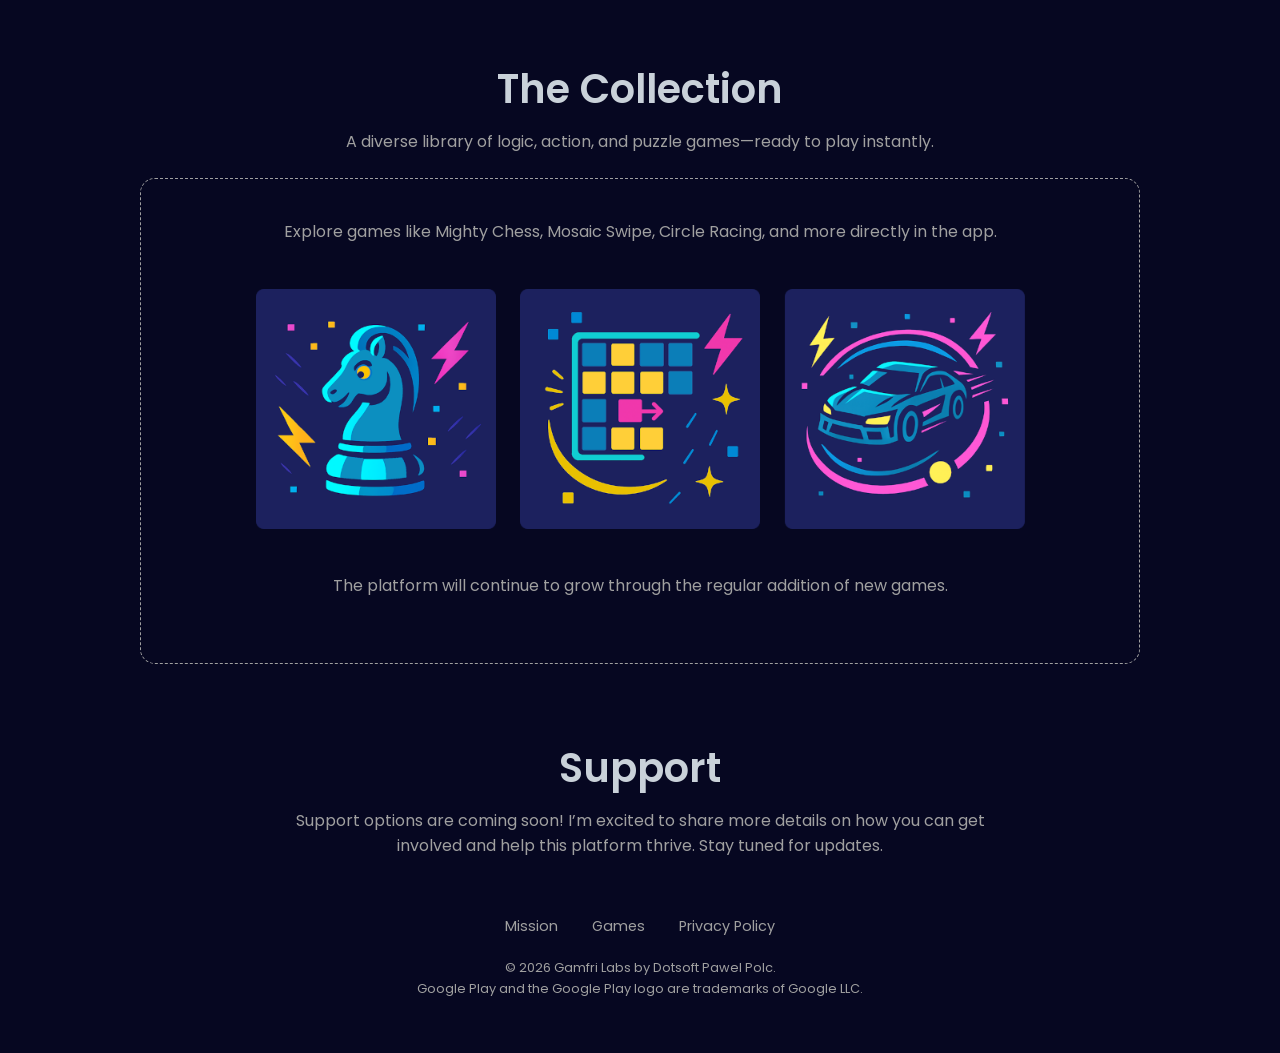
==== commit e578c597: "gamfri - minor footer updates" ====
--- a/index.html
+++ b/index.html
@@ -96,7 +96,7 @@
                 <a href="privacy-policy.html">Privacy Policy</a>
             </div>
             <p class="footer-copy">
-                &copy; 2026 Gamfri Labs. Operated by Dotsoft Pawel Polc.<br>
+                &copy; 2026 Gamfri Labs by Dotsoft Pawel Polc.<br>
                 Google Play and the Google Play logo are trademarks of Google LLC.
             </p>
         </div>
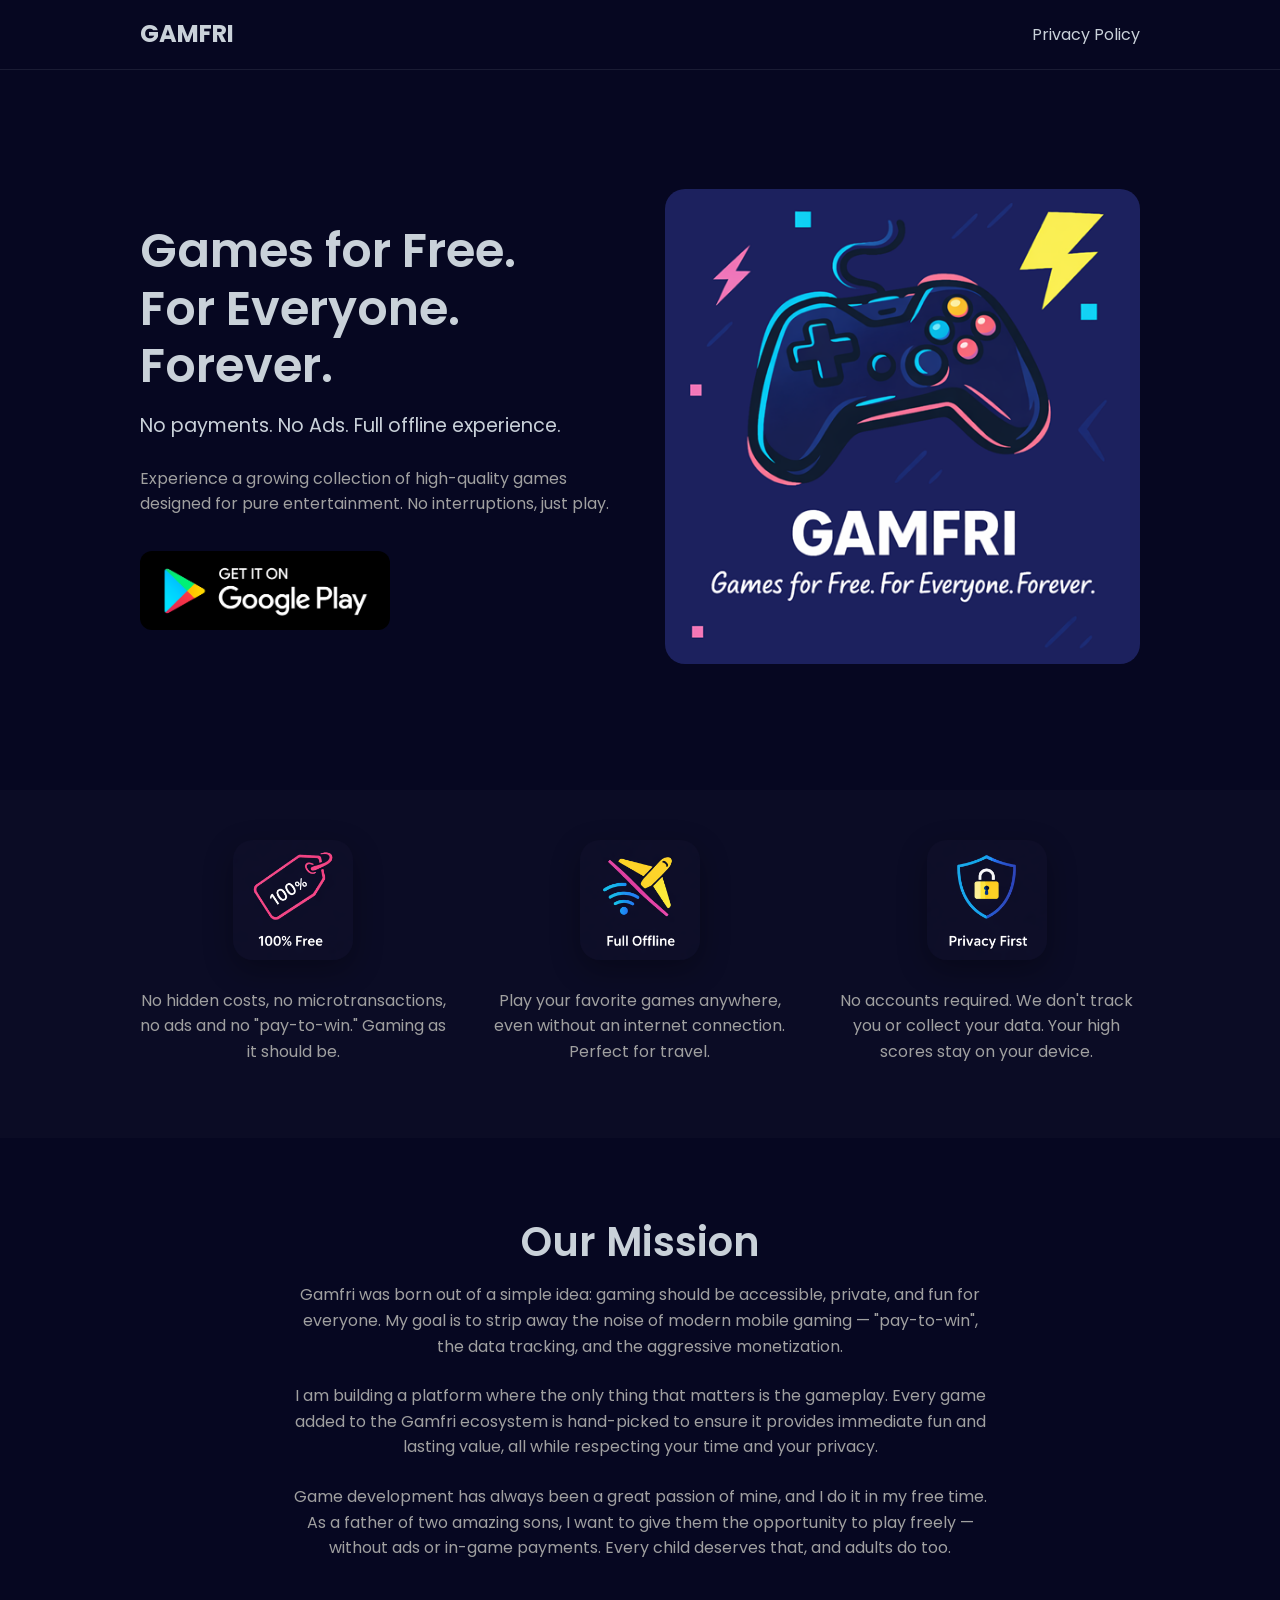
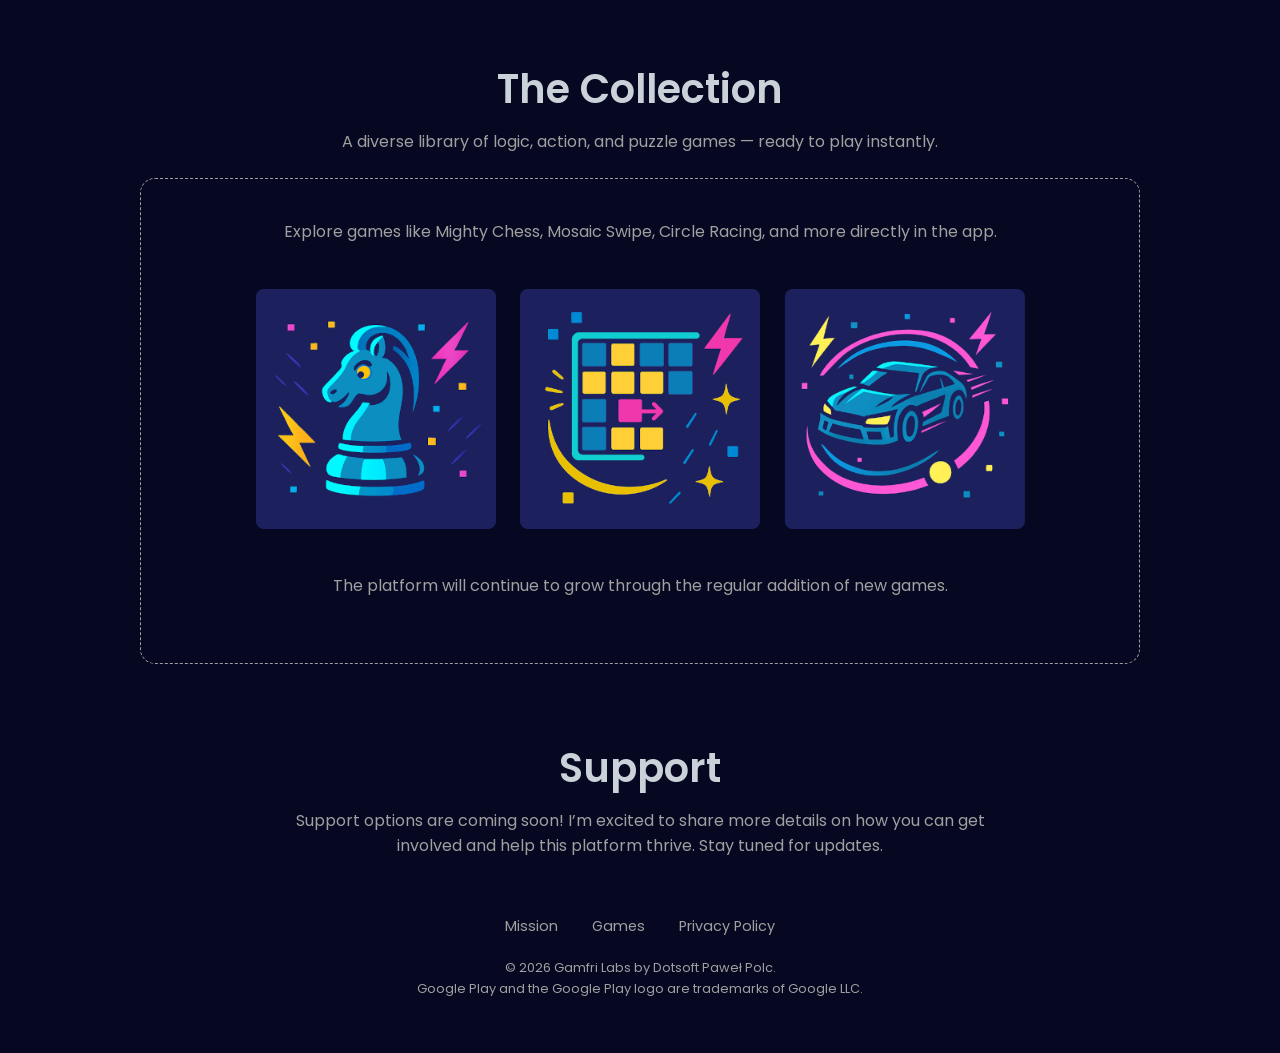
==== commit 3d08486f: "gamfri - minor navigation updates and page text updates" ====
--- a/index.html
+++ b/index.html
@@ -12,7 +12,9 @@
 
     <header>
         <div class="container nav-content">
-            <div class="logo">GAMFRI</div>
+            <div class="logo">
+                <a href="/">GAMFRI</a>
+            </div>
             <nav class="nav-reset">
                 <a href="privacy-policy.html">Privacy Policy</a>
             </nav>
@@ -59,7 +61,7 @@
     <section id="mission" class="container content-narrow text-center">
         <h2>Our Mission</h2>
         <p>
-            Gamfri was born out of a simple idea: gaming should be accessible, private, and fun for everyone. My goal is to strip away the noise of modern mobile gaming — pay-to-win, the data tracking, and the aggressive monetization.
+            Gamfri was born out of a simple idea: gaming should be accessible, private, and fun for everyone. My goal is to strip away the noise of modern mobile gaming — "pay-to-win", the data tracking, and the aggressive monetization.
         </p>
         <p>
             I am building a platform where the only thing that matters is the gameplay. Every game added to the Gamfri ecosystem is hand-picked to ensure it provides immediate fun and lasting value, all while respecting your time and your privacy.
@@ -71,7 +73,7 @@
 
     <section id="games" class="container text-center">
         <h2>The Collection</h2>
-        <p>A diverse library of logic, action, and puzzle games—ready to play instantly.</p>
+        <p>A diverse library of logic, action, and puzzle games — ready to play instantly.</p>
         <div class="games-showcase">
             <p>Explore games like Mighty Chess, Mosaic Swipe, Circle Racing, and more directly in the app.</p>
             <p>
@@ -96,7 +98,7 @@
                 <a href="privacy-policy.html">Privacy Policy</a>
             </div>
             <p class="footer-copy">
-                &copy; 2026 Gamfri Labs by Dotsoft Pawel Polc.<br>
+                &copy; 2026 Gamfri Labs by Dotsoft Paweł Polc.<br>
                 Google Play and the Google Play logo are trademarks of Google LLC.
             </p>
         </div>
